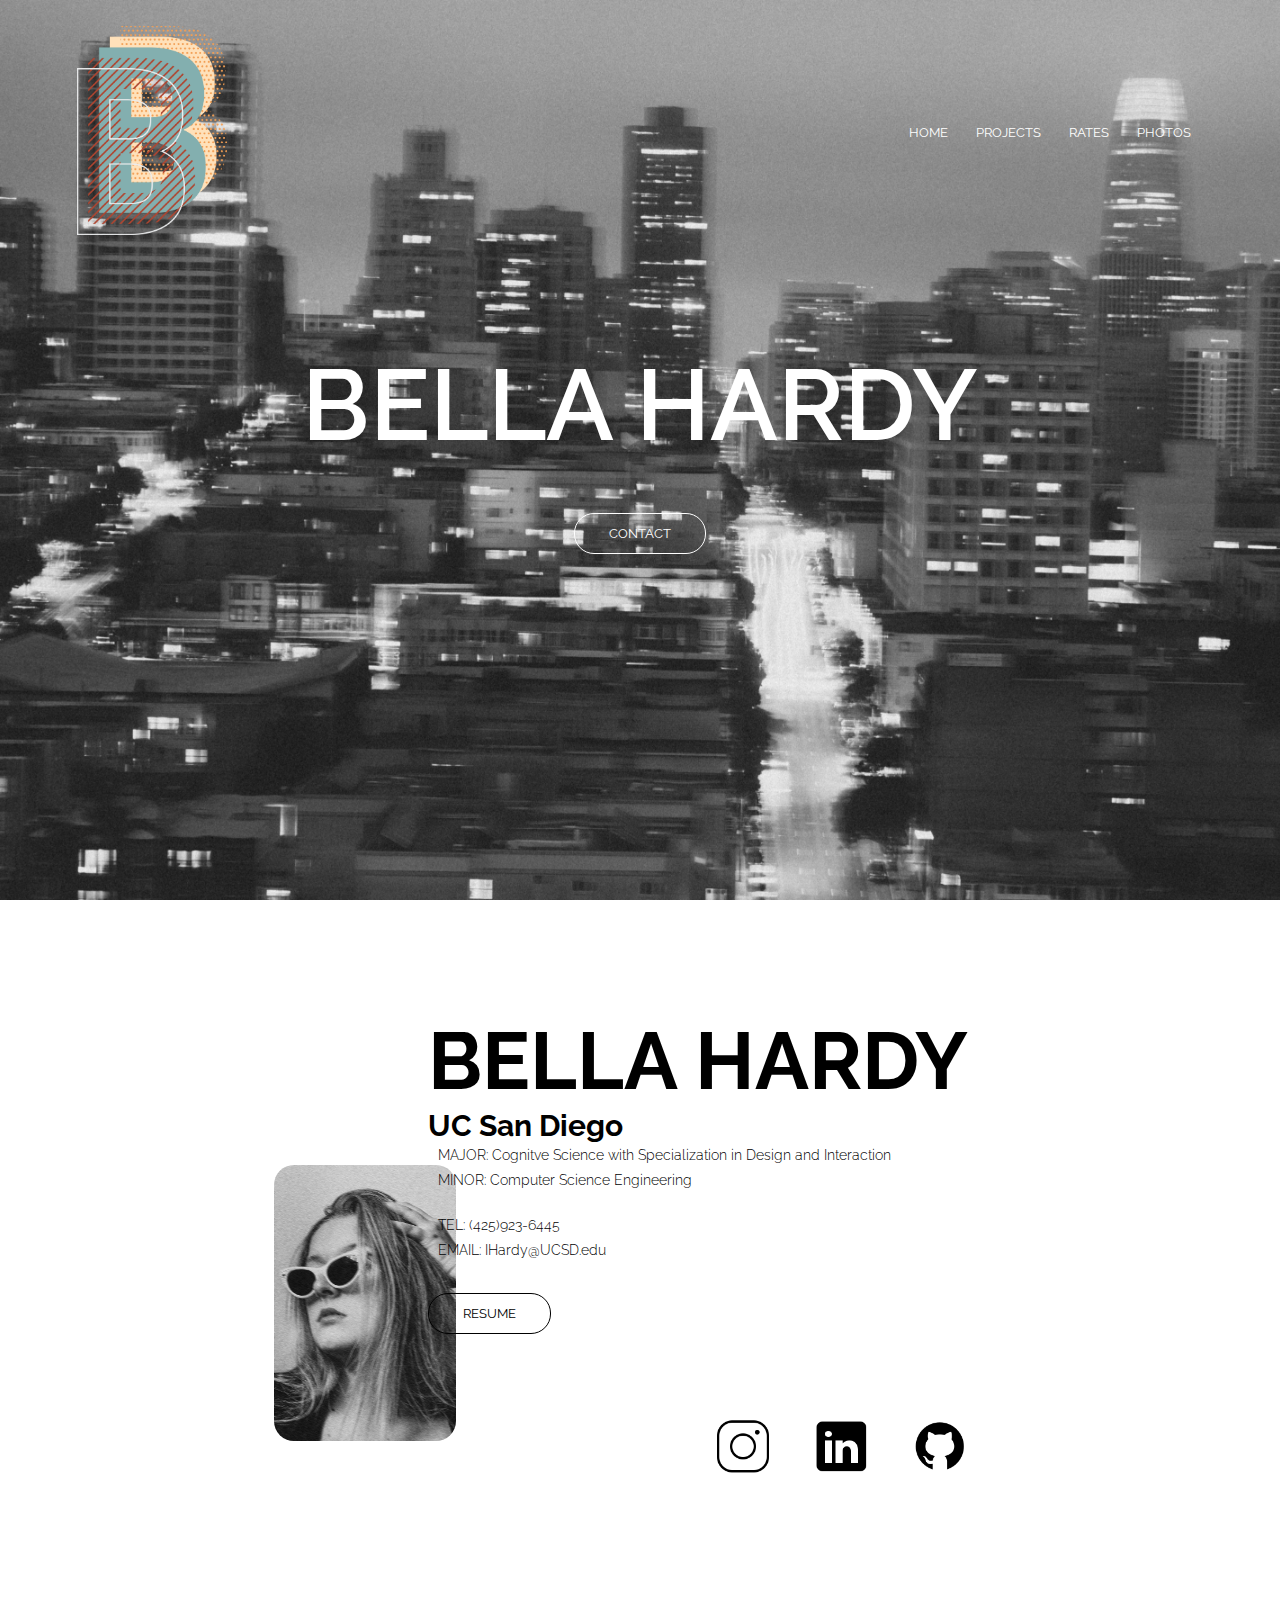
==== index.html @ 34fbcdcc "first commit" ====
<!DOCTYPE html>
<html>
<head>

    <link rel = "stylesheet" href="style.css">
    <link rel="preconnect" href="https://fonts.googleapis.com">
    <link rel="preconnect" href="https://fonts.gstatic.com" crossorigin>
    <link href="https://fonts.googleapis.com/css2?family=Raleway:wght@100;400;500;600;700&display=swap" rel="stylesheet">
    <link rel = "stylesheet" href="https://stackpath.bootstrapcdn.com/font-awesome/4.7.0/css/font-awesome.min.css">
</head>
<body>
<div class="parallax">
    <section class = "header">
        <nav>
            <a href = "index.html"> <img src = "Photos/B.png"></a>
            <div class ="nav-links" id = "navLinks">
                <i class="fa fa-times-circle" onclick="hideMenu()"></i>
                    <ul>
                        <li> <a href="">HOME</a></li>
                        <li> <a href="./projects.html">PROJECTS</a></li>
                        <li> <a href="./Rates.html">RATES</a></li>
                        <li> <a href="./Photos.html">PHOTOS</a></li>
                        <!-- <li> <a href="./Contact.html">ABOUT ME</a></li> -->
                    </ul>
            </div>
            <i class="fa fa-bars" onclick = "showMenu()"></i>
        </nav>

            <div class = "text-box">
                <h1>BELLA HARDY</h1>
                <a href="./Contact.html" class="hero-btn" >CONTACT</a>
            </div>
        

    </section>
</div>
<!-----------Course------------
<section class = "Rates">
    <h1>RATES</h1>
    <p>These are the rates that I offer</p>
    <div class ="row">
        <div class = "rates-col">
            <h3>$220</h3>
            <p>One location<br>Two outfits<br>One Hour</p>
        </div>
        <div class = "rates-col">
            <h3>$350</h3>
            <p>Two locations<br>Three outfits<br>Two hours</p>
        </div>
        <div class = "rates-col">
            <h3>$500</h3>
            <p>Three locations<br>Four outfits<br>Three hours</p>
        </div>
    </div>
</section>
-->

<!----------------Campus-------------------------->
<!-- <section class = "campus">
    <h1>SENIORS</h1>
    <div class="row">
        <div class="campus-col">
            <img src="Photos/StudentID photo.jpg">
            <div class="layer">
                <h3>Bella Hardy</h3>
            </div>
        </div>
        <div class="campus-col">
            <img src="Photos/Colton.jpg">
            <div class="layer">
                <h3>URBAN</h3>
            </div>
        </div>
        <div class="campus-col">
            <img src="Photos/Prachi.jpg">
            <div class="layer">
                <h3>RUSTIC</h3>
            </div>
        </div>
    </div>
</section> -->


<div class="container">
    <div class="row">
      <div class="col">
        <img src="Photos/editedforweb.png" alt="Your image description here">
      </div>
      <div class="col">
                <section class="parallax-section" id = "con">
                        <h2>BELLA HARDY</h2>
                </section>

                <h5>UC San Diego</h5>
                <p>MAJOR: Cognitve Science with Specialization in Design and Interaction</p>
                <p>MINOR: Computer Science Engineering</p>
                <p></p>

                <p>TEL: (425)923-6445</p>
                <p>EMAIL: IHardy@UCSD.edu</p>
                <a href="https://docs.google.com/document/d/16TlkXMVH-Sd1jI8xquid2OMkH68jJ6r7VV8dcm3XFXE/edit?usp=sharing" target="_blank" class="resumebutton" >RESUME</a>
                <div class = "icons">
                    <a href="https://www.instagram.com/bella_hardy18/?hl=en" target="_blank"><img src="Photos/ig.png"></a>
                    <a href="https://www.linkedin.com/in/isabella-hardy18/" target="_blank" ><img src="Photos/in.png"></a>
                    <a href="https://github.com/BellaHardy18" target="_blank"><img src="Photos/git.png"></a>
                </div>
      </div>
    </div>
</div>



<!-----------JavaScript for Toggle Menu----------->
<script>
    var navLinks = document.getElementById("navLinks");
    function showMenu(){
        navLinks.style.right = "0";
    }
    function hideMenu(){
        navLinks.style.right = "-200px";
    }
</script>

<script>
    $('a[href*="#"]')
  .not('[href="#"]')
  .not('[href="#0"]')
  .click(function(event) {
    if (
      location.pathname.replace(/^\//, '') == this.pathname.replace(/^\//, '') 
      && 
      location.hostname == this.hostname
    ) {
      var target = $(this.hash);
      target = target.length ? target : $('[name=' + this.hash.slice(1) + ']');
      if (target.length) {
        event.preventDefault();
        $('html, body').animate({
          scrollTop: target.offset().top
        }, 1000, function() {
 
          var $target = $(target);
          $target.focus();
          if ($target.is(":focus")) {
            return false;
          } else {
            $target.attr('tabindex','-1'); 
            $target.focus(); 
          };
        });
      }
    }
  });
</script>


</body>


</html>
---- style.css ----
*{
    margin: 0;
    position: 0;
    font-family: 'Raleway', sans-serif;;
}
.header{

    min-height: 100vh;
    width: 100%;
    background-position: center;
    background-size:cover;
    position: relative;

}

nav{
    display: flex;
    padding: 2% 6%;
    justify-content: space-between;
    align-items: center;
}
nav img{
    width: 150px;
}
.nav-links{
    flex: 1;
    text-align: right;
}
.nav-links ul li{
    list-style: none;
    display: inline-block;
    padding: 8px 12px;
    position: relative;

}
.nav-links ul li a{
    color: #fff;
    text-decoration: none;
    font-size: 13px;

}
.nav-links ul li::after{
    content: '';
    width: 0%;
    height: 2px;
    background: #b10b0b;
    display: block;
    margin: auto;
    transition: 0.5s;
}
.nav-links ul li:hover::after{
    width: 100%;
}
.text-box{
    width: 90%;
    color: #fff;
    position: absolute;
    top: 50%;
    left: 50%;
    transform: translate(-50%, -50%);
    text-align: center;
}
.text-box p{
    margin: 20px 0 40px;
    font-size: 14px;
    color: #fff;
}
.hero-btn{
    display: inline-block;
    text-decoration: none;
    color: #fff;
    border: 1px solid #fff;
    padding: 12px 34px;
    font-size: 13px;
    background: transparent;
    position: relative;
    cursor: pointer;
    border-radius: 20px;
}
.hero-btn:hover {
    border: 1px solid white;
    background: #b10b0b;
    transition: 0.5s;
}

nav .fa{
    display: none;
}

@media(max-width: 700px) {
    .text-box h1{
        font-size: 20px;
    }
    .nav-links ul li{
        display: block;    
    }
    .nav-links{
        position: absolute;
        background: #b10b0b;
        height: 100vh;
        width: 200px;
        top: 0;
        right: -200px;
        text-align: left;
        z-index: 2;
        transition: 1s;

    }
    nav .fa{
        display: block;
        color: #fff;
        margin: 10px;
        font-size: 22px;
        cursor: pointer;
    }
    .nav-links ul{
        padding: 30px;
    }
}

/*-----------RATES-------------*/
.Rates{
    width: 80%;
    margin: auto;
    text-align: center;
    padding-top: 100px;
}
h1{
    font-size: 100px;
    font-weight: 600;
    padding-bottom: 50px;

}
p{
    color:#777;
    font-size: 14px;
    font-weight: 300;
    line-height: 5px;
    padding: 10px;
    text-align: left;
}
.row{
    margin: 5%;
    display: flex;
    justify-content: space-between;

}
.rates-col{
    flex-basis: 31%;
    background: #b10b0b;
    margin-bottom: 5%;
    padding: 20px 12px;
    box-sizing: border-box;

}
h3{
    text-align: center;
    font-weight: 600;
    margin: 10px 0;
}
.rates-col:hover{
    box-shadow: 0 0 20px 0px rgba(0,0,0,0.2);
}
@media(max-width: 700px){
    .row{
        flex-direction:column;
    }
}
/*---------Campus-----------*/
.campus{
    width: 80%;
    margin: auto;
    text-align: center;
    padding-top: 50px;

}
.campus-col{
    flex-basis: 32%;
    border-radius: 10px;
    margin-bottom: 30px;
    position: relative;
    overflow: hidden;
}
.campus-col img{
    width: 100%;
    display: block;
}
.layer{
    background:transparent;
    height: 100%;
    width: 100%;
    position: absolute;
    top: 0;
    left: 0;
    transition: 0.5s;
}

.layer:hover{
    background: #b10b0b;
}
.layer h3{
    width: 100%;
    font-weight: 500;
    color: #fff;
    font-size: 26px;
    bottom: 0;
    left: 50%;
    transform: translateX(-50%);
    position: absolute;
    opacity: 0;
    transition: 0.5s;
}
.layer:hover h3{
    bottom: 49%;
    opacity: 1;
}
.flex {
    width: 100vw;
    height: 100vh;
    gap: 10px;
    display: flex;
    flex-direction: row;
    justify-content: space-evenly;
    align-items: center;
    position: absolute;
  }

  h2{
    color: black;
    font-size: 80px;
    text-align: left;
  }
  .container {
    display: flex;
    flex-wrap: wrap;
    

  }
  
  .row {
    display: flex;
    gap: 10px;
    flex-basis: 100%;
    padding-left: 10px;
    padding-right: 10px;
    align-items: center;
    padding: 50px;
  }
  
  .col {
    flex: 1;
    margin: 0px;
    text-align: right;
    position: relative;
    align-items: center;
    
    
  }
  
  .col img {
    filter: grayscale(1);
    max-width: 60%;
    height: auto;
    flex-basis: 20%;
    border-radius: 20px;
    margin-top: 55px;
    position: relative;
    overflow: hidden;
    color: black;
    width: 100%;
    display: block;
    justify-content: center;
    margin-left: 160px;

  }
  
  .col p {
    text-align: left;
    color: black;
    
  }

.resumebutton{
    display: inline-block;
    text-decoration: none;
    color: black;
    border: 1px solid black;
    margin-top: 30px;
    padding: 12px 34px;
    font-size: 13px;
    background: transparent;
    position: relative;
    cursor: pointer;
    margin-right: 615px;
    border-radius: 20px;
}

.resumebutton:hover {
    border: 1px solid ##ff5100;
    background: #ff5100;
    transition: 0.5s;
    background-color: white;
    box-shadow: 0 0 5px rgba(0, 0, 0, 0.5);
}


.icons{
    display: flex;
    position: relative;
    scale: 40%;
}




.parallax {
    /* The image used */
    background-image: url(Photos/San-Fran-night-2.jpg);
    background-size: cover;
    background-position: top;
    height: 100vh; /* set the height of the container to the viewport height */
    position: relative;
    /* Set a specific height */
    min-height: 100px;
  
    /* Create the parallax scrolling effect */
    background-attachment: fixed;
    background-position: center;
    background-repeat: no-repeat;
    background-size: cover;
  }

  h5{
    text-align: left;
    font-size: 30px;
  }
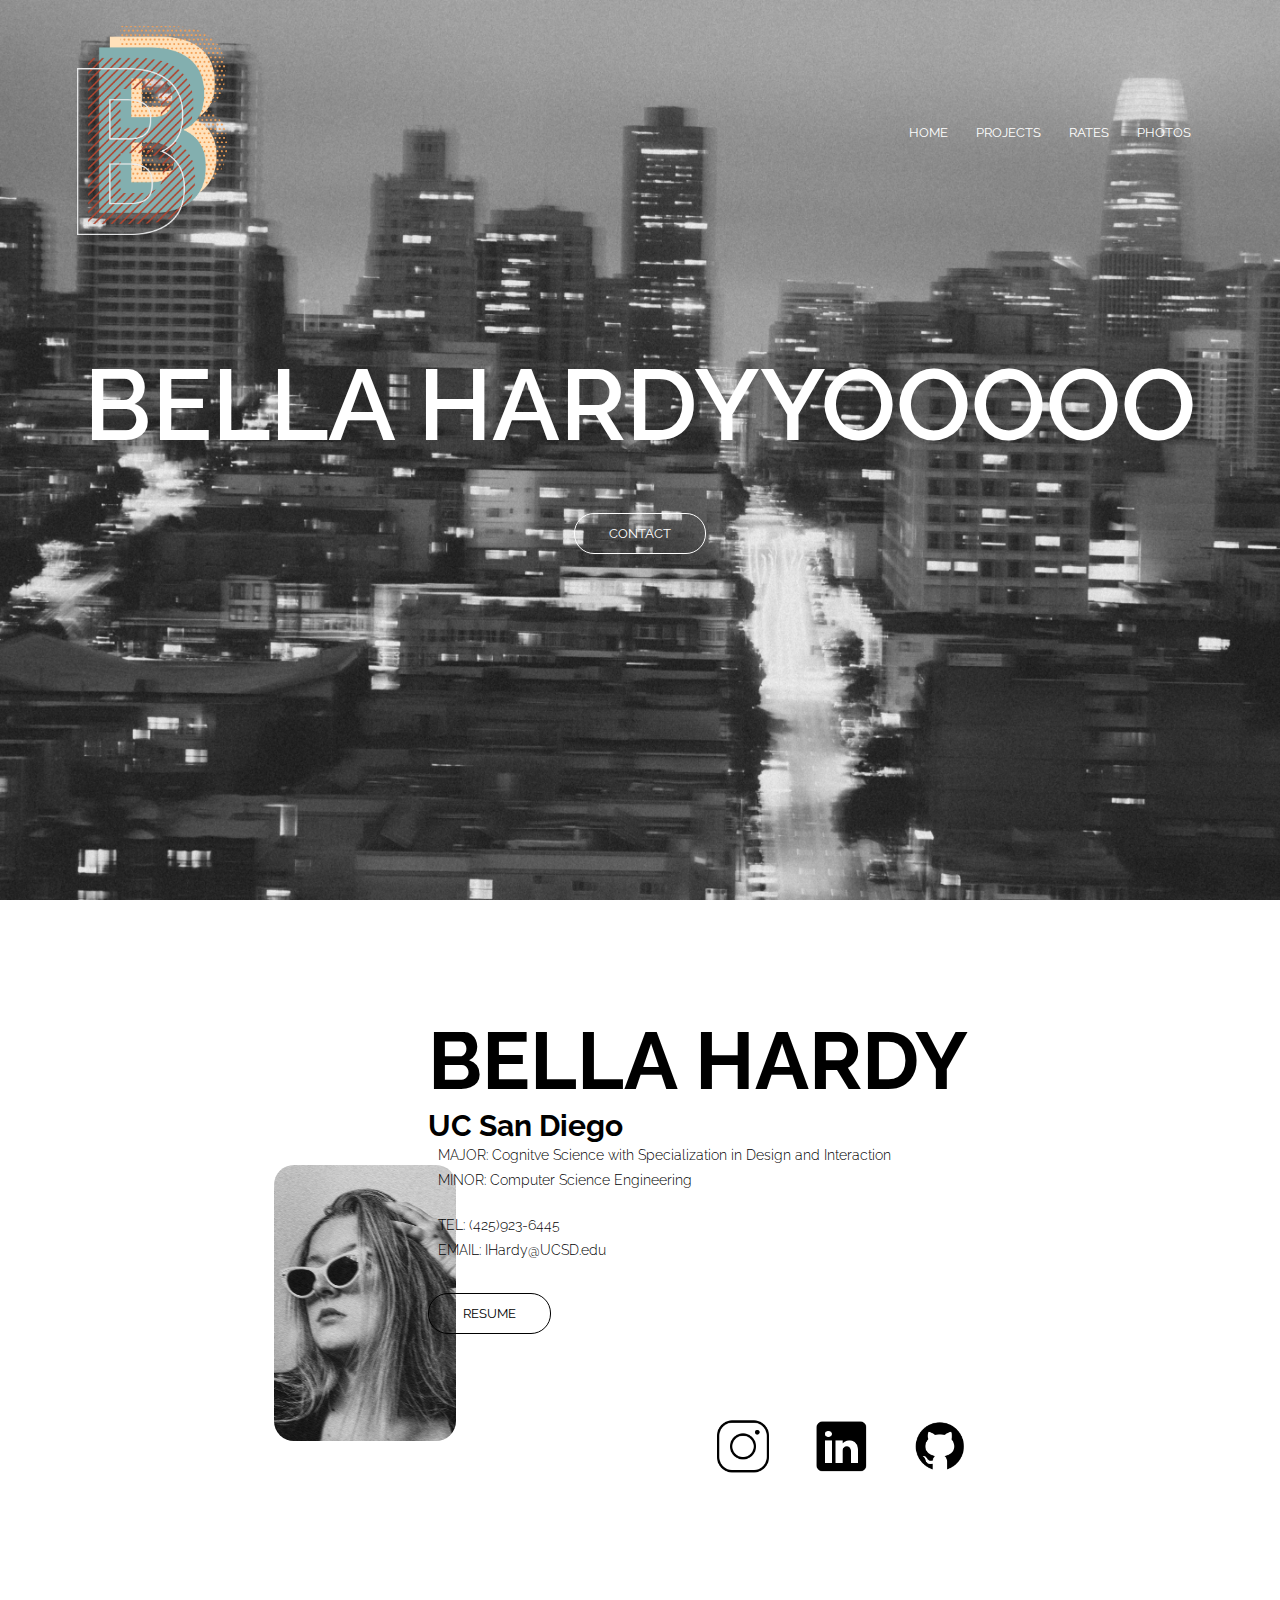
==== commit 52c22d09: "Update index.html" ====
--- a/index.html
+++ b/index.html
@@ -27,7 +27,7 @@
         </nav>
 
             <div class = "text-box">
-                <h1>BELLA HARDY</h1>
+                <h1>BELLA HARDYYOOOOO</h1>
                 <a href="./Contact.html" class="hero-btn" >CONTACT</a>
             </div>
         
@@ -157,4 +157,4 @@
 </body>
 
 
-</html>+</html>
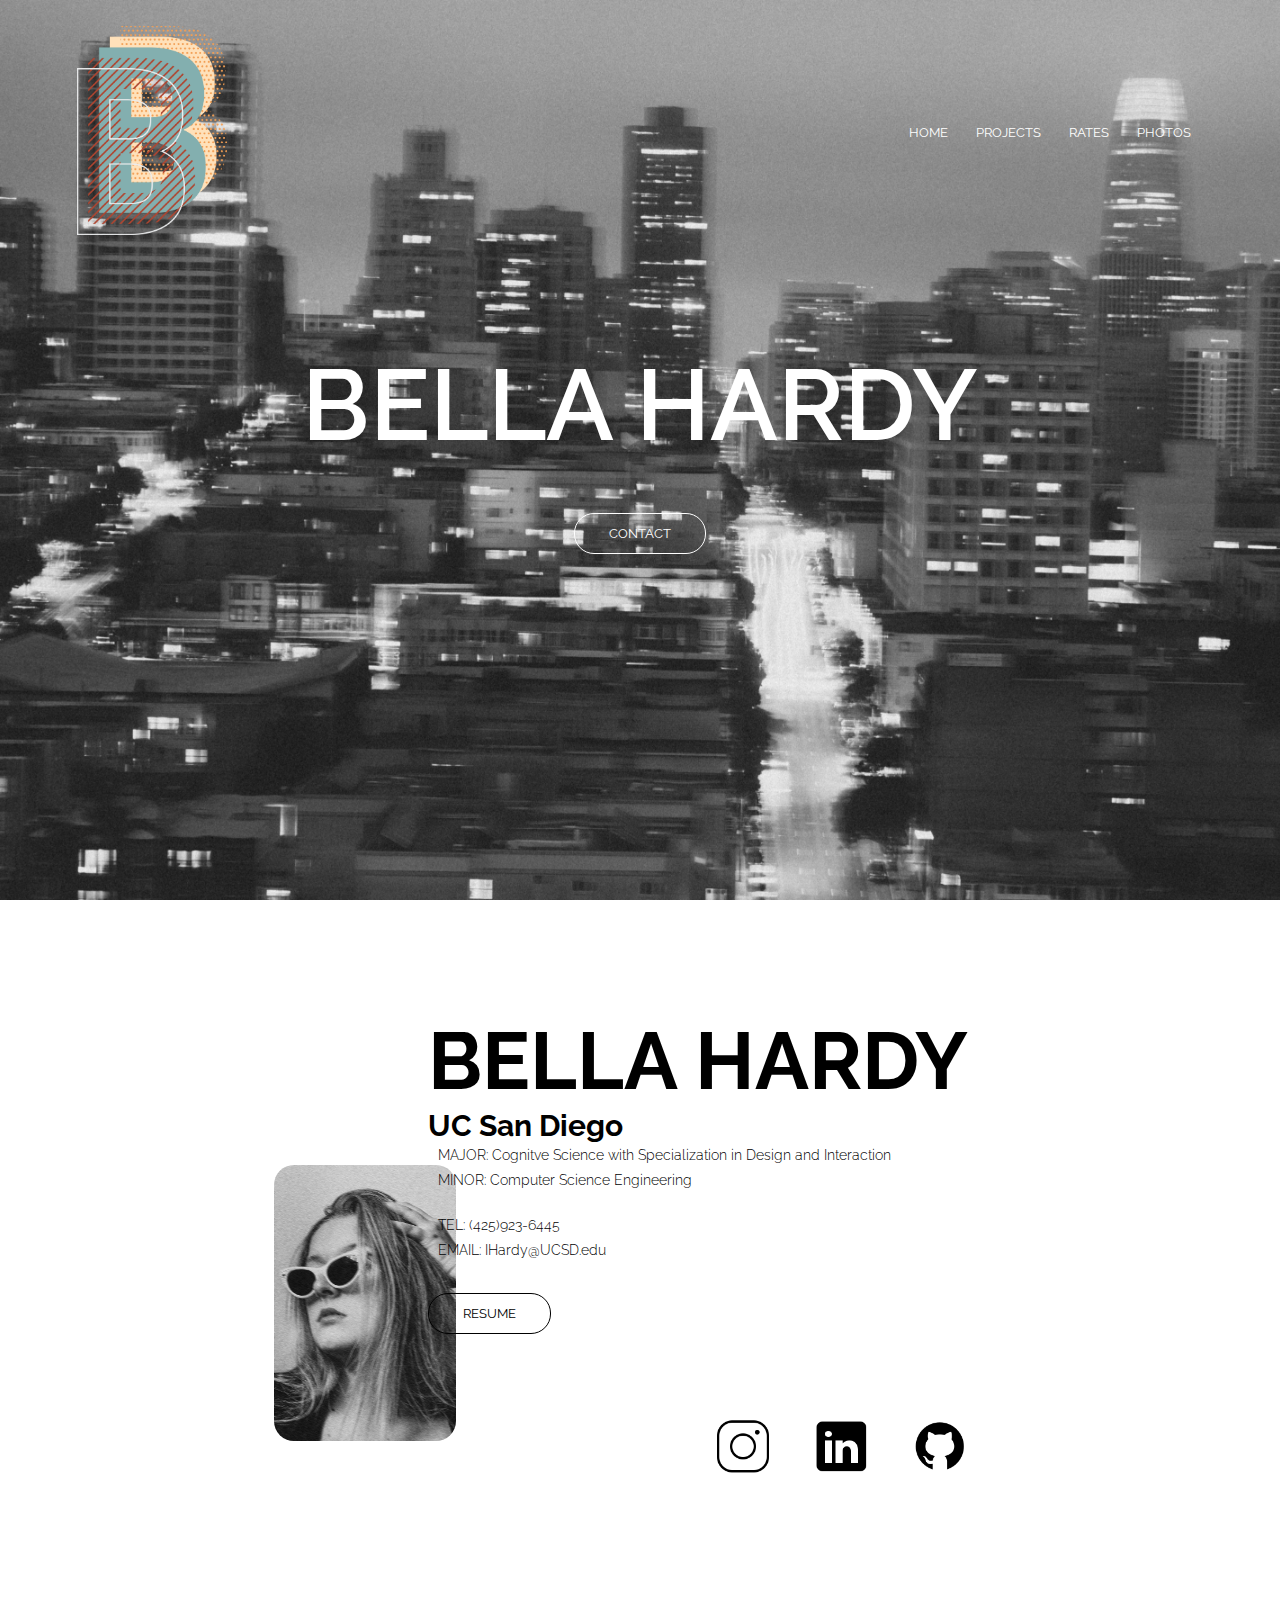
==== commit a44fbad0: "Update index.html" ====
--- a/index.html
+++ b/index.html
@@ -27,7 +27,7 @@
         </nav>
 
             <div class = "text-box">
-                <h1>BELLA HARDYYOOOOO</h1>
+                <h1>BELLA HARDY</h1>
                 <a href="./Contact.html" class="hero-btn" >CONTACT</a>
             </div>
         
